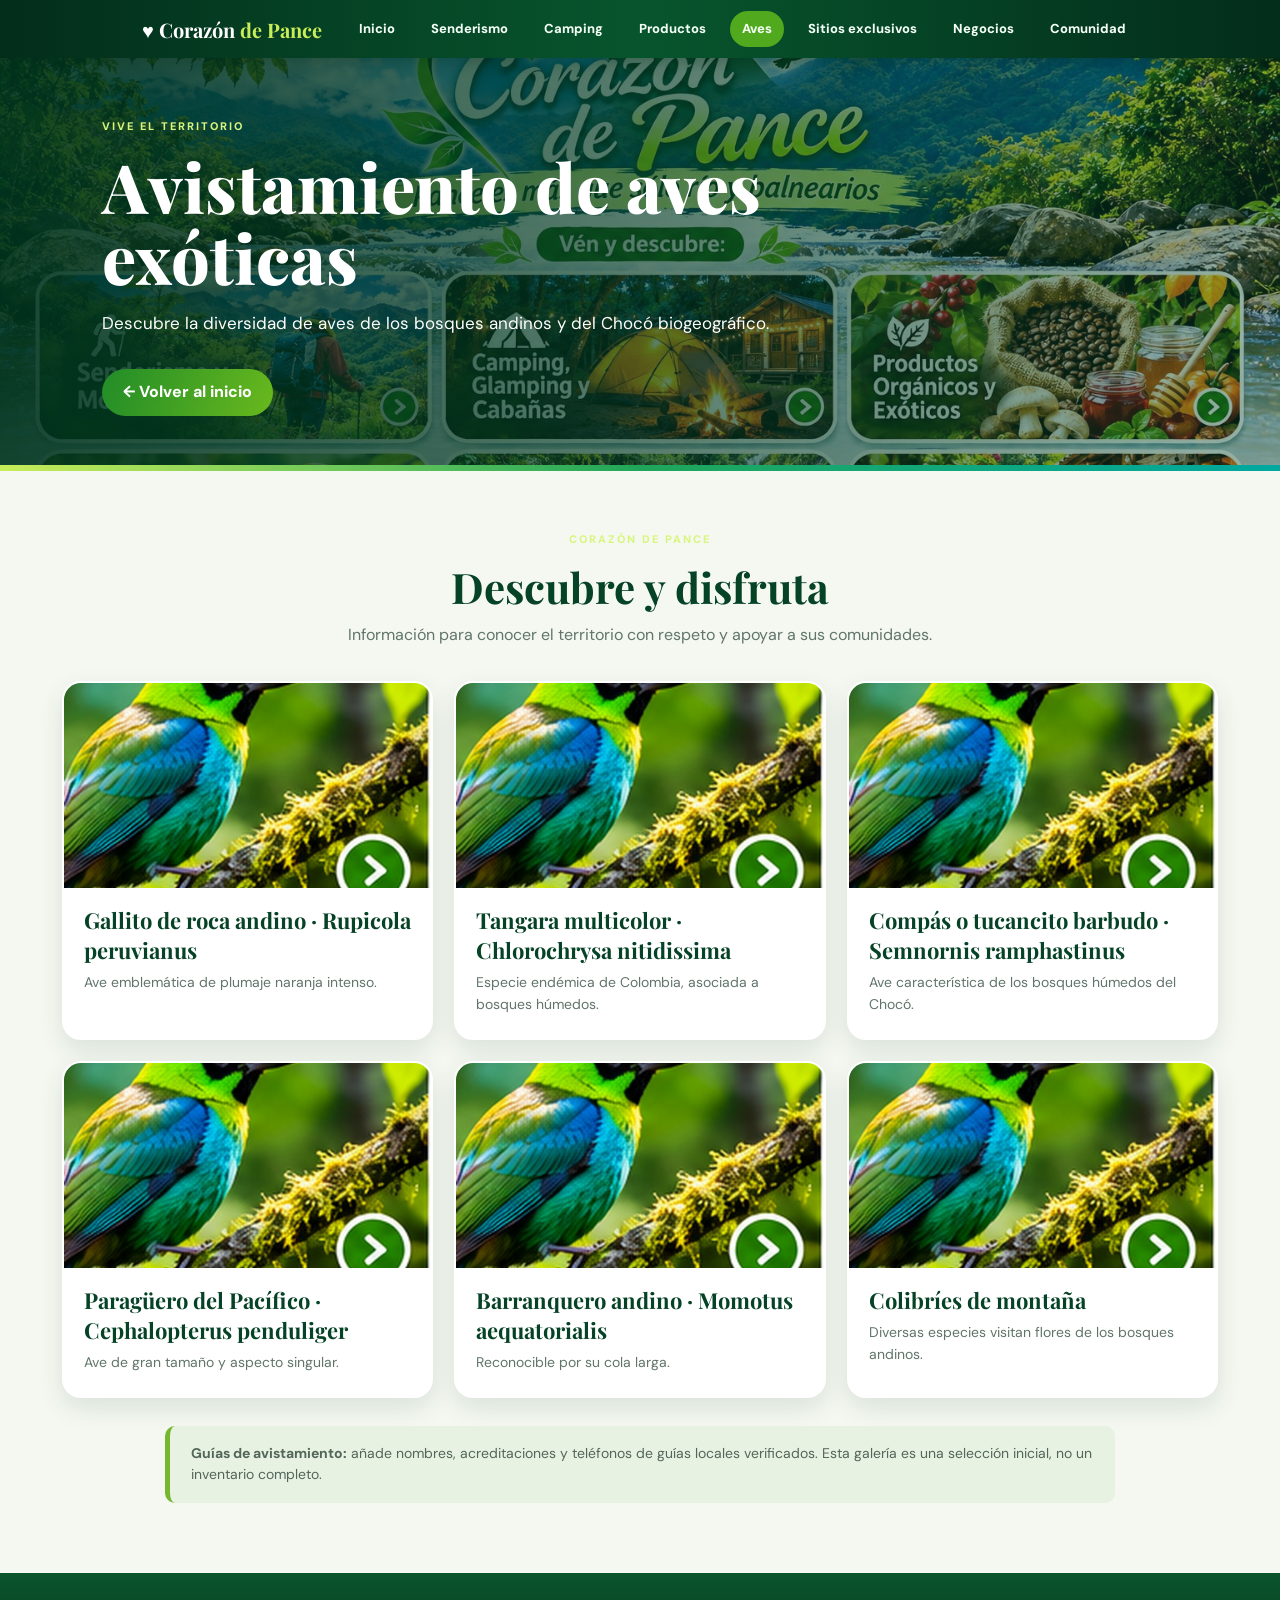
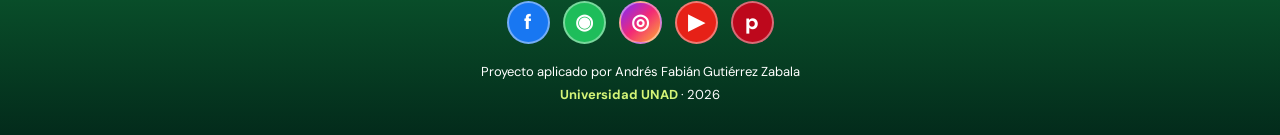
==== aves.html @ a058b2d1 "Primera publicación de Corazón de Pance" ====
<!doctype html><html lang="es"><head><meta charset="utf-8"><meta name="viewport" content="width=device-width,initial-scale=1"><title>Avistamiento de aves exóticas | Corazón de Pance</title><meta name="description" content="Descubre la diversidad de aves de los bosques andinos y del Chocó biogeográfico."><link rel="stylesheet" href="styles.css"></head><body><header><a class="brand" href="index.html">♥ Corazón <span>de Pance</span></a><button class="menu" aria-label="Abrir menú">☰</button><nav><a class="" href="index.html">Inicio</a><a class="" href="senderismo.html">Senderismo</a><a class="" href="camping.html">Camping</a><a class="" href="productos.html">Productos</a><a class="active" href="aves.html">Aves</a><a class="" href="sitios.html">Sitios exclusivos</a><a class="" href="negocios.html">Negocios</a><a class="" href="comunidad.html">Comunidad</a></nav></header><main><section class="hero"><div><span class="eyebrow">Vive el territorio</span><h1>Avistamiento de aves exóticas</h1><p>Descubre la diversidad de aves de los bosques andinos y del Chocó biogeográfico.</p><a class="btn" href="index.html">← Volver al inicio</a></div></section><section class="wrap"><div class="intro"><span class="eyebrow">Corazón de Pance</span><h2>Descubre y disfruta</h2><p>Información para conocer el territorio con respeto y apoyar a sus comunidades.</p></div><div class="cards"><article class="card"><img src="images/005.jpeg" alt="Gallito de roca andino · Rupicola peruvianus"><div><h3>Gallito de roca andino · Rupicola peruvianus</h3><p>Ave emblemática de plumaje naranja intenso.</p></div></article><article class="card"><img src="images/005.jpeg" alt="Tangara multicolor · Chlorochrysa nitidissima"><div><h3>Tangara multicolor · Chlorochrysa nitidissima</h3><p>Especie endémica de Colombia, asociada a bosques húmedos.</p></div></article><article class="card"><img src="images/005.jpeg" alt="Compás o tucancito barbudo · Semnornis ramphastinus"><div><h3>Compás o tucancito barbudo · Semnornis ramphastinus</h3><p>Ave característica de los bosques húmedos del Chocó.</p></div></article><article class="card"><img src="images/005.jpeg" alt="Paragüero del Pacífico · Cephalopterus penduliger"><div><h3>Paragüero del Pacífico · Cephalopterus penduliger</h3><p>Ave de gran tamaño y aspecto singular.</p></div></article><article class="card"><img src="images/005.jpeg" alt="Barranquero andino · Momotus aequatorialis"><div><h3>Barranquero andino · Momotus aequatorialis</h3><p>Reconocible por su cola larga.</p></div></article><article class="card"><img src="images/005.jpeg" alt="Colibríes de montaña"><div><h3>Colibríes de montaña</h3><p>Diversas especies visitan flores de los bosques andinos.</p></div></article></div><div class="note"><b>Guías de avistamiento:</b> añade nombres, acreditaciones y teléfonos de guías locales verificados. Esta galería es una selección inicial, no un inventario completo.</div></section></main><footer><div class="socials"><a class="social facebook" href="https://www.facebook.com/" target="_blank" rel="noopener" aria-label="Facebook">f</a><a class="social whatsapp" href="https://www.whatsapp.com/" target="_blank" rel="noopener" aria-label="WhatsApp">◉</a><a class="social instagram" href="https://www.instagram.com/" target="_blank" rel="noopener" aria-label="Instagram">◎</a><a class="social youtube" href="https://www.youtube.com/" target="_blank" rel="noopener" aria-label="YouTube">▶</a><a class="social pinterest" href="https://www.pinterest.com/" target="_blank" rel="noopener" aria-label="Pinterest">p</a></div><p>Proyecto aplicado por Andrés Fabián Gutiérrez Zabala<br><b>Universidad UNAD</b> · 2026</p></footer><script src="script.js"></script></body></html>
---- styles.css ----
@import url('https://fonts.googleapis.com/css2?family=DM+Sans:wght@400;600;700;800&family=Playfair+Display:wght@600;700;800&display=swap');
:root{--forest:#064326;--green:#248d32;--lime:#c7ed59;--cream:#f4f8f1;--ink:#163b29;--muted:#61756a}
*{box-sizing:border-box}body{margin:0;background:var(--cream);color:var(--ink);font-family:'DM Sans',sans-serif;line-height:1.55}a{text-decoration:none;color:inherit}
header{position:sticky;top:0;z-index:10;background:linear-gradient(90deg,#032d1b,#07552d,#032d1b);padding:11px 20px;display:flex;justify-content:center;align-items:center;gap:25px;color:white;box-shadow:0 4px 15px #002b1c55}
.brand{font:700 20px 'Playfair Display',serif;white-space:nowrap}.brand span{color:var(--lime)}nav{display:flex;gap:12px;flex-wrap:wrap;justify-content:center}nav a{font-size:13px;font-weight:800;padding:8px 12px;border-radius:30px;color:#f4fff5}nav a:hover,nav a.active{background:#51aa1d}
.menu{display:none;background:none;color:white;border:1px solid #ffffff66;border-radius:8px;font-size:20px;padding:5px 10px}
.home{position:relative;max-width:1600px;margin:auto;background:#063b25}.home img{display:block;width:100%;height:auto}
.hot{position:absolute;display:block;border-radius:22px}.hot:hover,.hot:focus{outline:4px solid #d4fa62;background:#b9e83c20}
.hike{left:2.8%;top:38%;width:31%;height:20.5%}.camp{left:34.6%;top:38%;width:30.5%;height:20.5%}.prod{left:66.1%;top:38%;width:31%;height:20.5%}.birds{left:2.8%;top:59.1%;width:31%;height:20.3%}.sites{left:34.6%;top:59.1%;width:30.5%;height:20.3%}.business{left:66.1%;top:59.1%;width:31%;height:20.3%}.community{left:19%;top:82.5%;width:34%;height:6.4%}
.socialhot{position:absolute;top:87.7%;height:5.3%;width:4.1%;border-radius:50%}.fb{left:36.3%}.wa{left:42.2%}.ig{left:48.2%}.yt{left:54.2%}.pin{left:60.1%}
.hero{min-height:320px;padding:55px clamp(22px,8vw,110px);display:flex;align-items:center;color:white;background:linear-gradient(90deg,#00351fe8,#06452c66),url('images/001.jpeg') center 25%/cover;position:relative}
.hero:after{content:'';position:absolute;bottom:0;left:0;right:0;height:6px;background:linear-gradient(90deg,var(--lime),#20a65a,#00a8a0)}
.hero div{max-width:800px;position:relative;z-index:1}.eyebrow{font-size:11px;letter-spacing:2px;text-transform:uppercase;font-weight:800;color:#d8f67e}
h1{font:800 clamp(38px,5.5vw,68px)/1.05 'Playfair Display',serif;margin:12px 0} .hero p{font-size:17px;max-width:700px}
.btn{display:inline-block;margin-top:16px;padding:11px 21px;border-radius:30px;background:linear-gradient(110deg,#218c28,#69b91d);color:white;font-weight:800}
.wrap{max-width:1200px;margin:auto;padding:55px 22px 70px}.intro{text-align:center;max-width:800px;margin:0 auto 34px}.intro h2{font:700 clamp(28px,3.5vw,42px) 'Playfair Display',serif;color:var(--forest);margin:8px}.intro p{color:var(--muted);margin:0}
.cards{display:grid;grid-template-columns:repeat(3,1fr);gap:21px}.card{background:white;border-radius:19px;overflow:hidden;box-shadow:0 10px 26px #003a201c;border:2px solid white}.card img{width:100%;height:205px;object-fit:cover;display:block}.card div{padding:17px 20px 22px}.card h3{font:700 22px 'Playfair Display',serif;color:var(--forest);margin:0 0 7px}.card p{font-size:14px;color:var(--muted);margin:0}
.note{margin:28px auto 0;max-width:950px;padding:17px 21px;background:#e8f2e2;border-left:5px solid #77b62e;border-radius:10px;color:#52665a;font-size:14px}
.banner{margin-top:32px;padding:25px 28px;background:linear-gradient(100deg,#063d25,#14743b);border-radius:20px;color:white;display:flex;justify-content:space-between;align-items:center;gap:20px}.banner h2{font:700 26px 'Playfair Display',serif;margin:0}.banner p{margin:4px 0;color:#e3f4e5}.banner .btn{background:var(--lime);color:#174225;white-space:nowrap}
footer{text-align:center;background:linear-gradient(#0a542c,#032b1b);color:white;padding:28px 16px}.socials{display:flex;justify-content:center;gap:13px}.social{width:43px;height:43px;border-radius:50%;display:grid;place-items:center;color:white;font-weight:800;font-size:21px;border:2px solid #ffffff66}.facebook{background:#1877f2}.whatsapp{background:#1ebd5a}.instagram{background:linear-gradient(135deg,#7b2cff,#f22976,#ffad32)}.youtube{background:#e62117}.pinterest{background:#bd081c}footer p{font-size:13px;line-height:1.8;margin:16px 0 0}footer b{color:#d4f477}
@media(max-width:850px){header{justify-content:space-between;gap:10px}.menu{display:block}nav{display:none;position:absolute;top:100%;left:0;right:0;background:#064326;padding:12px;flex-direction:column}nav.open{display:flex}nav a{padding:11px 14px}.cards{grid-template-columns:repeat(2,1fr)}}
@media(max-width:560px){.cards{grid-template-columns:1fr}.hero{min-height:280px;padding:42px 22px}.wrap{padding:42px 16px}.card img{height:190px}.banner{align-items:flex-start;flex-direction:column}.socials{gap:9px}.social{width:39px;height:39px}}
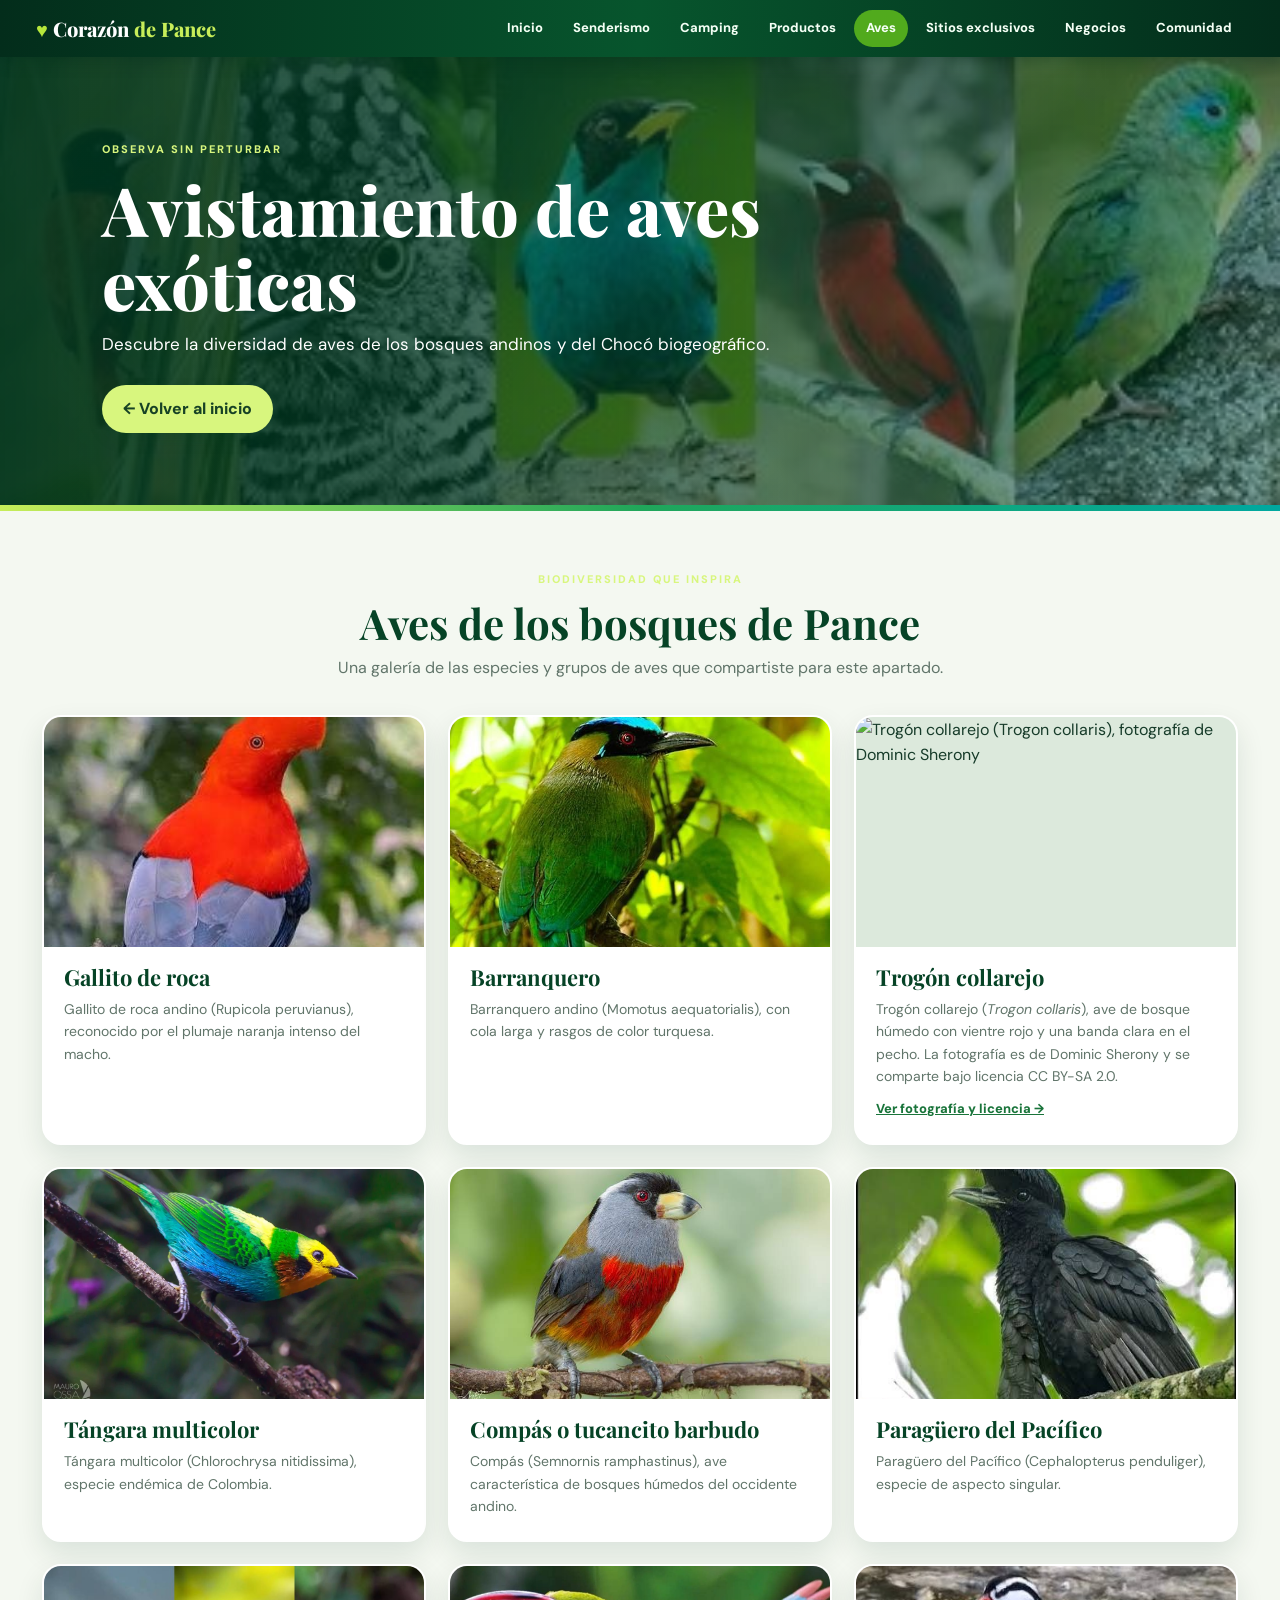
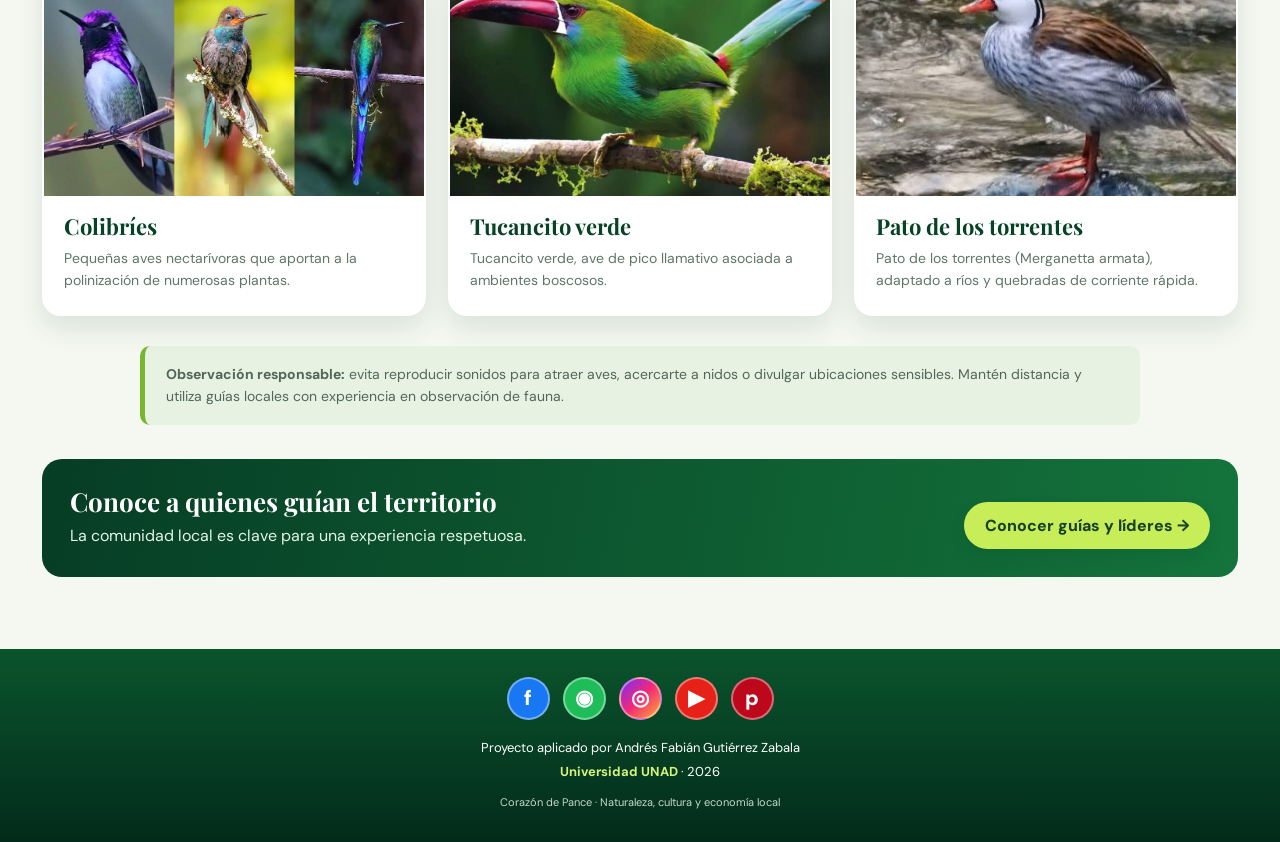
==== commit 948128e6: "Add files via upload Actualización completa del sitio web Corazón de Pance." ====
--- a/aves.html
+++ b/aves.html
@@ -1 +1 @@
-<!doctype html><html lang="es"><head><meta charset="utf-8"><meta name="viewport" content="width=device-width,initial-scale=1"><title>Avistamiento de aves exóticas | Corazón de Pance</title><meta name="description" content="Descubre la diversidad de aves de los bosques andinos y del Chocó biogeográfico."><link rel="stylesheet" href="styles.css"></head><body><header><a class="brand" href="index.html">♥ Corazón <span>de Pance</span></a><button class="menu" aria-label="Abrir menú">☰</button><nav><a class="" href="index.html">Inicio</a><a class="" href="senderismo.html">Senderismo</a><a class="" href="camping.html">Camping</a><a class="" href="productos.html">Productos</a><a class="active" href="aves.html">Aves</a><a class="" href="sitios.html">Sitios exclusivos</a><a class="" href="negocios.html">Negocios</a><a class="" href="comunidad.html">Comunidad</a></nav></header><main><section class="hero"><div><span class="eyebrow">Vive el territorio</span><h1>Avistamiento de aves exóticas</h1><p>Descubre la diversidad de aves de los bosques andinos y del Chocó biogeográfico.</p><a class="btn" href="index.html">← Volver al inicio</a></div></section><section class="wrap"><div class="intro"><span class="eyebrow">Corazón de Pance</span><h2>Descubre y disfruta</h2><p>Información para conocer el territorio con respeto y apoyar a sus comunidades.</p></div><div class="cards"><article class="card"><img src="images/005.jpeg" alt="Gallito de roca andino · Rupicola peruvianus"><div><h3>Gallito de roca andino · Rupicola peruvianus</h3><p>Ave emblemática de plumaje naranja intenso.</p></div></article><article class="card"><img src="images/005.jpeg" alt="Tangara multicolor · Chlorochrysa nitidissima"><div><h3>Tangara multicolor · Chlorochrysa nitidissima</h3><p>Especie endémica de Colombia, asociada a bosques húmedos.</p></div></article><article class="card"><img src="images/005.jpeg" alt="Compás o tucancito barbudo · Semnornis ramphastinus"><div><h3>Compás o tucancito barbudo · Semnornis ramphastinus</h3><p>Ave característica de los bosques húmedos del Chocó.</p></div></article><article class="card"><img src="images/005.jpeg" alt="Paragüero del Pacífico · Cephalopterus penduliger"><div><h3>Paragüero del Pacífico · Cephalopterus penduliger</h3><p>Ave de gran tamaño y aspecto singular.</p></div></article><article class="card"><img src="images/005.jpeg" alt="Barranquero andino · Momotus aequatorialis"><div><h3>Barranquero andino · Momotus aequatorialis</h3><p>Reconocible por su cola larga.</p></div></article><article class="card"><img src="images/005.jpeg" alt="Colibríes de montaña"><div><h3>Colibríes de montaña</h3><p>Diversas especies visitan flores de los bosques andinos.</p></div></article></div><div class="note"><b>Guías de avistamiento:</b> añade nombres, acreditaciones y teléfonos de guías locales verificados. Esta galería es una selección inicial, no un inventario completo.</div></section></main><footer><div class="socials"><a class="social facebook" href="https://www.facebook.com/" target="_blank" rel="noopener" aria-label="Facebook">f</a><a class="social whatsapp" href="https://www.whatsapp.com/" target="_blank" rel="noopener" aria-label="WhatsApp">◉</a><a class="social instagram" href="https://www.instagram.com/" target="_blank" rel="noopener" aria-label="Instagram">◎</a><a class="social youtube" href="https://www.youtube.com/" target="_blank" rel="noopener" aria-label="YouTube">▶</a><a class="social pinterest" href="https://www.pinterest.com/" target="_blank" rel="noopener" aria-label="Pinterest">p</a></div><p>Proyecto aplicado por Andrés Fabián Gutiérrez Zabala<br><b>Universidad UNAD</b> · 2026</p></footer><script src="script.js"></script></body></html>+<!doctype html><html lang="es"><head><meta charset="utf-8"><meta name="viewport" content="width=device-width,initial-scale=1"><meta name="description" content="Conoce aves emblemáticas de los bosques de Pance y practica observación responsable."><meta name="theme-color" content="#064326"><title>Avistamiento de aves exóticas | Corazón de Pance</title><link rel="preconnect" href="https://fonts.googleapis.com"><link rel="preconnect" href="https://fonts.gstatic.com" crossorigin><link href="https://fonts.googleapis.com/css2?family=DM+Sans:wght@400;500;600;700;800&family=Playfair+Display:wght@600;700;800&display=swap" rel="stylesheet"><link rel="stylesheet" href="styles.css"></head><body><a class="skip" href="#contenido">Saltar al contenido</a><header class="site-header"><a class="brand" href="index.html"><span class="brand-mark">♥</span> Corazón <em>de Pance</em></a><button class="menu" aria-label="Abrir menú" aria-expanded="false">☰</button><nav><a class="" href="index.html">Inicio</a><a class="" href="senderismo.html">Senderismo</a><a class="" href="camping.html">Camping</a><a class="" href="productos.html">Productos</a><a class="active" href="aves.html">Aves</a><a class="" href="sitios.html">Sitios exclusivos</a><a class="" href="negocios.html">Negocios</a><a class="" href="comunidad.html">Comunidad</a></nav></header><main id="contenido"><section class="hero" style="--hero-image:url('images/aves_collage.jpeg')"><div class="hero-inner"><span class="eyebrow">Observa sin perturbar</span><h1>Avistamiento de aves exóticas</h1><p>Descubre la diversidad de aves de los bosques andinos y del Chocó biogeográfico.</p><a class="btn btn-light" href="index.html">← Volver al inicio</a></div></section><section class="wrap"><div class="intro"><span class="eyebrow">Biodiversidad que inspira</span><h2>Aves de los bosques de Pance</h2><p>Una galería de las especies y grupos de aves que compartiste para este apartado.</p></div><div class="cards gallery"><article class="card"><img src="images/aves_gallito_roca.jpeg" alt="Gallito de roca" loading="lazy"><div class="card-copy"><h3>Gallito de roca</h3><p>Gallito de roca andino (Rupicola peruvianus), reconocido por el plumaje naranja intenso del macho.</p></div></article><article class="card"><img src="images/aves_barranquero.jpeg" alt="Barranquero" loading="lazy"><div class="card-copy"><h3>Barranquero</h3><p>Barranquero andino (Momotus aequatorialis), con cola larga y rasgos de color turquesa.</p></div></article><article class="card"><img src="https://thumb.wikimedia.org/wikipedia/commons/thumb/2/21/Collared_Trogon_%28Trogon_collaris%29_%284090278016%29.jpg/1280px-Collared_Trogon_%28Trogon_collaris%29_%284090278016%29.jpg" alt="Trogón collarejo (Trogon collaris), fotografía de Dominic Sherony" loading="lazy"><div class="card-copy"><h3>Trogón collarejo</h3><p>Trogón collarejo (<em>Trogon collaris</em>), ave de bosque húmedo con vientre rojo y una banda clara en el pecho. La fotografía es de Dominic Sherony y se comparte bajo licencia CC BY-SA 2.0.</p><a class="text-link" href="https://commons.wikimedia.org/wiki/File:Collared_Trogon_(Trogon_collaris)_(4090278016).jpg" target="_blank" rel="noopener noreferrer">Ver fotografía y licencia →</a></div></article><article class="card"><img src="images/aves_tangara_multicolor.jpeg" alt="Tángara multicolor" loading="lazy"><div class="card-copy"><h3>Tángara multicolor</h3><p>Tángara multicolor (Chlorochrysa nitidissima), especie endémica de Colombia.</p></div></article><article class="card"><img src="images/aves_compas.jpeg" alt="Compás o tucancito barbudo" loading="lazy"><div class="card-copy"><h3>Compás o tucancito barbudo</h3><p>Compás (Semnornis ramphastinus), ave característica de bosques húmedos del occidente andino.</p></div></article><article class="card"><img src="images/aves_paraguero_pacifico.jpeg" alt="Paragüero del Pacífico" loading="lazy"><div class="card-copy"><h3>Paragüero del Pacífico</h3><p>Paragüero del Pacífico (Cephalopterus penduliger), especie de aspecto singular.</p></div></article><article class="card"><img src="images/aves_colibries.jpeg" alt="Colibríes" loading="lazy"><div class="card-copy"><h3>Colibríes</h3><p>Pequeñas aves nectarívoras que aportan a la polinización de numerosas plantas.</p></div></article><article class="card"><img src="images/aves_tucancito_verde.jpeg" alt="Tucancito verde" loading="lazy"><div class="card-copy"><h3>Tucancito verde</h3><p>Tucancito verde, ave de pico llamativo asociada a ambientes boscosos.</p></div></article><article class="card"><img src="images/aves_patico_torrentes.jpeg" alt="Pato de los torrentes" loading="lazy"><div class="card-copy"><h3>Pato de los torrentes</h3><p>Pato de los torrentes (Merganetta armata), adaptado a ríos y quebradas de corriente rápida.</p></div></article></div><div class="note"><strong>Observación responsable:</strong> evita reproducir sonidos para atraer aves, acercarte a nidos o divulgar ubicaciones sensibles. Mantén distancia y utiliza guías locales con experiencia en observación de fauna.</div><div class="banner"><div><h2>Conoce a quienes guían el territorio</h2><p>La comunidad local es clave para una experiencia respetuosa.</p></div><a class="btn" href="comunidad.html#guias">Conocer guías y líderes →</a></div></section></main><footer class="site-footer"><div class="footer-socials"><a class="social facebook" href="https://www.facebook.com/" target="_blank" rel="noopener noreferrer" aria-label="Abrir Facebook">f</a><a class="social whatsapp" href="https://www.whatsapp.com/" target="_blank" rel="noopener noreferrer" aria-label="Abrir WhatsApp">◉</a><a class="social instagram" href="https://www.instagram.com/" target="_blank" rel="noopener noreferrer" aria-label="Abrir Instagram">◎</a><a class="social youtube" href="https://www.youtube.com/" target="_blank" rel="noopener noreferrer" aria-label="Abrir YouTube">▶</a><a class="social pinterest" href="https://www.pinterest.com/" target="_blank" rel="noopener noreferrer" aria-label="Abrir Pinterest">p</a></div><p>Proyecto aplicado por Andrés Fabián Gutiérrez Zabala<br><strong>Universidad UNAD</strong> · 2026</p><small>Corazón de Pance · Naturaleza, cultura y economía local</small></footer><script src="script.js"></script></body></html>
--- a/styles.css
+++ b/styles.css
@@ -1,22 +1,12 @@
-@import url('https://fonts.googleapis.com/css2?family=DM+Sans:wght@400;600;700;800&family=Playfair+Display:wght@600;700;800&display=swap');
-:root{--forest:#064326;--green:#248d32;--lime:#c7ed59;--cream:#f4f8f1;--ink:#163b29;--muted:#61756a}
-*{box-sizing:border-box}body{margin:0;background:var(--cream);color:var(--ink);font-family:'DM Sans',sans-serif;line-height:1.55}a{text-decoration:none;color:inherit}
-header{position:sticky;top:0;z-index:10;background:linear-gradient(90deg,#032d1b,#07552d,#032d1b);padding:11px 20px;display:flex;justify-content:center;align-items:center;gap:25px;color:white;box-shadow:0 4px 15px #002b1c55}
-.brand{font:700 20px 'Playfair Display',serif;white-space:nowrap}.brand span{color:var(--lime)}nav{display:flex;gap:12px;flex-wrap:wrap;justify-content:center}nav a{font-size:13px;font-weight:800;padding:8px 12px;border-radius:30px;color:#f4fff5}nav a:hover,nav a.active{background:#51aa1d}
-.menu{display:none;background:none;color:white;border:1px solid #ffffff66;border-radius:8px;font-size:20px;padding:5px 10px}
-.home{position:relative;max-width:1600px;margin:auto;background:#063b25}.home img{display:block;width:100%;height:auto}
-.hot{position:absolute;display:block;border-radius:22px}.hot:hover,.hot:focus{outline:4px solid #d4fa62;background:#b9e83c20}
-.hike{left:2.8%;top:38%;width:31%;height:20.5%}.camp{left:34.6%;top:38%;width:30.5%;height:20.5%}.prod{left:66.1%;top:38%;width:31%;height:20.5%}.birds{left:2.8%;top:59.1%;width:31%;height:20.3%}.sites{left:34.6%;top:59.1%;width:30.5%;height:20.3%}.business{left:66.1%;top:59.1%;width:31%;height:20.3%}.community{left:19%;top:82.5%;width:34%;height:6.4%}
-.socialhot{position:absolute;top:87.7%;height:5.3%;width:4.1%;border-radius:50%}.fb{left:36.3%}.wa{left:42.2%}.ig{left:48.2%}.yt{left:54.2%}.pin{left:60.1%}
-.hero{min-height:320px;padding:55px clamp(22px,8vw,110px);display:flex;align-items:center;color:white;background:linear-gradient(90deg,#00351fe8,#06452c66),url('images/001.jpeg') center 25%/cover;position:relative}
-.hero:after{content:'';position:absolute;bottom:0;left:0;right:0;height:6px;background:linear-gradient(90deg,var(--lime),#20a65a,#00a8a0)}
-.hero div{max-width:800px;position:relative;z-index:1}.eyebrow{font-size:11px;letter-spacing:2px;text-transform:uppercase;font-weight:800;color:#d8f67e}
-h1{font:800 clamp(38px,5.5vw,68px)/1.05 'Playfair Display',serif;margin:12px 0} .hero p{font-size:17px;max-width:700px}
-.btn{display:inline-block;margin-top:16px;padding:11px 21px;border-radius:30px;background:linear-gradient(110deg,#218c28,#69b91d);color:white;font-weight:800}
-.wrap{max-width:1200px;margin:auto;padding:55px 22px 70px}.intro{text-align:center;max-width:800px;margin:0 auto 34px}.intro h2{font:700 clamp(28px,3.5vw,42px) 'Playfair Display',serif;color:var(--forest);margin:8px}.intro p{color:var(--muted);margin:0}
-.cards{display:grid;grid-template-columns:repeat(3,1fr);gap:21px}.card{background:white;border-radius:19px;overflow:hidden;box-shadow:0 10px 26px #003a201c;border:2px solid white}.card img{width:100%;height:205px;object-fit:cover;display:block}.card div{padding:17px 20px 22px}.card h3{font:700 22px 'Playfair Display',serif;color:var(--forest);margin:0 0 7px}.card p{font-size:14px;color:var(--muted);margin:0}
-.note{margin:28px auto 0;max-width:950px;padding:17px 21px;background:#e8f2e2;border-left:5px solid #77b62e;border-radius:10px;color:#52665a;font-size:14px}
-.banner{margin-top:32px;padding:25px 28px;background:linear-gradient(100deg,#063d25,#14743b);border-radius:20px;color:white;display:flex;justify-content:space-between;align-items:center;gap:20px}.banner h2{font:700 26px 'Playfair Display',serif;margin:0}.banner p{margin:4px 0;color:#e3f4e5}.banner .btn{background:var(--lime);color:#174225;white-space:nowrap}
-footer{text-align:center;background:linear-gradient(#0a542c,#032b1b);color:white;padding:28px 16px}.socials{display:flex;justify-content:center;gap:13px}.social{width:43px;height:43px;border-radius:50%;display:grid;place-items:center;color:white;font-weight:800;font-size:21px;border:2px solid #ffffff66}.facebook{background:#1877f2}.whatsapp{background:#1ebd5a}.instagram{background:linear-gradient(135deg,#7b2cff,#f22976,#ffad32)}.youtube{background:#e62117}.pinterest{background:#bd081c}footer p{font-size:13px;line-height:1.8;margin:16px 0 0}footer b{color:#d4f477}
-@media(max-width:850px){header{justify-content:space-between;gap:10px}.menu{display:block}nav{display:none;position:absolute;top:100%;left:0;right:0;background:#064326;padding:12px;flex-direction:column}nav.open{display:flex}nav a{padding:11px 14px}.cards{grid-template-columns:repeat(2,1fr)}}
-@media(max-width:560px){.cards{grid-template-columns:1fr}.hero{min-height:280px;padding:42px 22px}.wrap{padding:42px 16px}.card img{height:190px}.banner{align-items:flex-start;flex-direction:column}.socials{gap:9px}.social{width:39px;height:39px}}
+@import url('https://fonts.googleapis.com/css2?family=DM+Sans:wght@400;500;600;700;800&family=Playfair+Display:wght@600;700;800&display=swap');
+:root{--forest:#064326;--deep:#032d1b;--green:#238d32;--lime:#c7ed59;--cream:#f4f8f1;--ink:#163b29;--muted:#61756a;--shadow:0 12px 28px #003a201c}
+*{box-sizing:border-box}html{scroll-behavior:smooth}body{margin:0;background:var(--cream);color:var(--ink);font-family:'DM Sans',sans-serif;line-height:1.6}a{color:inherit;text-decoration:none}.skip{position:absolute;left:-9999px;top:8px;background:white;padding:10px;z-index:30}.skip:focus{left:8px}
+.site-header{position:sticky;top:0;z-index:20;background:linear-gradient(90deg,#032d1b,#07552d,#032d1b);padding:10px clamp(14px,3vw,36px);display:flex;justify-content:space-between;align-items:center;gap:18px;color:#fff;box-shadow:0 4px 15px #002b1c55}.brand{font:800 20px 'Playfair Display',serif;white-space:nowrap}.brand-mark{color:#b6e73b}.brand em{font-style:normal;color:var(--lime)}nav{display:flex;gap:6px;flex-wrap:wrap;justify-content:center}nav a{font-size:13px;font-weight:800;padding:8px 12px;border-radius:30px;color:#f4fff5}nav a:hover,nav a.active{background:#51aa1d}.menu{display:none;background:none;color:white;border:1px solid #ffffff66;border-radius:8px;font-size:20px;padding:5px 10px;cursor:pointer}
+.hero{min-height:350px;padding:clamp(42px,7vw,78px) clamp(22px,8vw,115px);display:flex;align-items:center;color:white;background:linear-gradient(90deg,#00351fee,#06452c75),var(--hero-image) center 48%/cover no-repeat;position:relative}.hero:after{content:'';position:absolute;bottom:0;left:0;right:0;height:6px;background:linear-gradient(90deg,var(--lime),#20a65a,#00a8a0)}.hero-inner{max-width:850px;position:relative;z-index:1}.eyebrow{font-size:11px;letter-spacing:2px;text-transform:uppercase;font-weight:800;color:#d8f67e}.hero h1{font:800 clamp(36px,5.4vw,68px)/1.08 'Playfair Display',serif;margin:12px 0}.hero p{font-size:17px;max-width:720px;margin:0 0 12px}.btn{display:inline-flex;align-items:center;justify-content:center;margin-top:15px;padding:11px 21px;border-radius:30px;background:linear-gradient(110deg,#218c28,#69b91d);color:white;font-weight:800;box-shadow:0 7px 16px #003a2022;transition:transform .2s,filter .2s}.btn:hover{transform:translateY(-2px);filter:brightness(1.07)}.btn-light{background:#d8f67e;color:#174225}
+.wrap{max-width:1240px;margin:auto;padding:54px 22px 72px}.intro{text-align:center;max-width:850px;margin:0 auto 34px}.intro h2{font:700 clamp(28px,3.5vw,42px)/1.15 'Playfair Display',serif;color:var(--forest);margin:8px}.intro p{color:var(--muted);margin:0}.section-gap{margin-top:56px}.cards{display:grid;grid-template-columns:repeat(3,minmax(0,1fr));gap:22px}.card{display:block;background:#fff;border-radius:19px;overflow:hidden;box-shadow:var(--shadow);border:2px solid white;transition:transform .22s,box-shadow .22s}.card:hover{transform:translateY(-4px);box-shadow:0 18px 34px #003a202b}.card img{width:100%;height:225px;object-fit:cover;display:block;background:#dce9dc}.card-copy{padding:17px 20px 22px}.card h3{font:700 22px/1.2 'Playfair Display',serif;color:var(--forest);margin:0 0 8px}.card p{font-size:14px;color:var(--muted);margin:0}.tag{display:inline-block;margin:0 0 8px;padding:4px 9px;border-radius:20px;background:#e8f5dc;color:#356b27;font-size:10px;font-weight:800;text-transform:uppercase;letter-spacing:.6px}.gallery .card img{height:230px}.note{margin:30px auto 0;max-width:1000px;padding:17px 21px;background:#e8f2e2;border-left:5px solid #77b62e;border-radius:10px;color:#52665a;font-size:14px}.note a{text-decoration:underline;font-weight:700}.banner{margin-top:34px;padding:25px 28px;background:linear-gradient(100deg,#063d25,#14743b);border-radius:20px;color:white;display:flex;justify-content:space-between;align-items:center;gap:20px}.banner h2{font:700 26px 'Playfair Display',serif;margin:0}.banner p{margin:4px 0;color:#e3f4e5}.banner .btn{background:var(--lime);color:#174225;white-space:nowrap}.site-footer{text-align:center;background:linear-gradient(#0a542c,#032b1b);color:white;padding:28px 16px}.footer-socials{display:flex;justify-content:center;gap:13px}.social{width:43px;height:43px;border-radius:50%;display:grid;place-items:center;color:white;font-weight:800;font-size:21px;border:2px solid #ffffff66;transition:transform .2s}.social:hover{transform:translateY(-3px)}.facebook{background:#1877f2}.whatsapp{background:#1ebd5a}.instagram{background:linear-gradient(135deg,#7b2cff,#f22976,#ffad32)}.youtube{background:#e62117}.pinterest{background:#bd081c}.site-footer p{font-size:13px;line-height:1.8;margin:16px 0 5px}.site-footer strong{color:#d4f477}.site-footer small{font-size:11px;color:#c4d9cb}.community-grid .card img{height:220px}.text-link{display:inline-block;margin-top:12px;color:#19743a;font-size:13px;font-weight:800;text-decoration:underline}.directory-list{display:grid;grid-template-columns:repeat(2,minmax(0,1fr));gap:18px}.directory-group{background:white;border-radius:16px;padding:20px 24px;box-shadow:var(--shadow);border-left:5px solid #7dbb36}.directory-group h3{font:700 22px 'Playfair Display',serif;color:var(--forest);margin:0 0 8px}.directory-group ul{margin:0;padding-left:20px;color:var(--muted);font-size:14px}.directory-group li{margin:5px 0}
+/* The homepage reproduces the approved visual and overlays working links on each pictured control. */
+.home-body{background:#062d1d;min-height:100vh}.home-shell{position:relative;max-width:1600px;margin:0 auto;line-height:0}.home-art{display:block;width:100%;height:auto}.home-hotspots{position:absolute;inset:0;line-height:normal}.hot{position:absolute;display:block;border-radius:18px;outline:0;transition:background .15s,box-shadow .15s}.hot:hover,.hot:focus-visible{background:#d4fa6224;box-shadow:inset 0 0 0 3px #d4fa62;outline:none}
+.top-home{left:8.8%;top:0;width:9.2%;height:5.2%}.top-hike{left:18.4%;top:0;width:13.5%;height:5.2%}.top-camp{left:32%;top:0;width:11.5%;height:5.2%}.top-products{left:43.5%;top:0;width:13.2%;height:5.2%}.top-birds{left:56.7%;top:0;width:9.3%;height:5.2%}.top-sites{left:66%;top:0;width:15%;height:5.2%}.top-business{left:81%;top:0;width:10.3%;height:5.2%}.top-search{left:91.5%;top:0;width:7%;height:5.2%}
+.tile-hike{left:2.8%;top:38%;width:31%;height:20.5%}.tile-camp{left:34.6%;top:38%;width:30.5%;height:20.5%}.tile-products{left:66.1%;top:38%;width:31%;height:20.5%}.tile-birds{left:2.8%;top:59.1%;width:31%;height:20.3%}.tile-sites{left:34.6%;top:59.1%;width:30.5%;height:20.3%}.tile-business{left:66.1%;top:59.1%;width:31%;height:20.3%}.community{left:19%;top:82.5%;width:34%;height:6.4%}.social-fb,.social-wa,.social-ig,.social-yt,.social-pin{top:82.7%;height:5.3%;width:3.6%;border-radius:50%;z-index:3}.social-fb{left:58.2%}.social-wa{left:62.2%}.social-ig{left:66.3%}.social-yt{left:70.4%}.social-pin{left:74.6%}
+@media(max-width:900px){.site-header{justify-content:space-between}.menu{display:block}.site-header nav{display:none;position:absolute;top:100%;left:0;right:0;background:#064326;padding:12px;flex-direction:column;box-shadow:0 8px 16px #001d1355}.site-header nav.open{display:flex}.site-header nav a{padding:11px 14px}.cards{grid-template-columns:repeat(2,minmax(0,1fr))}}
+@media(max-width:600px){.site-header{padding:9px 14px}.brand{font-size:18px}.cards,.directory-list{grid-template-columns:1fr}.hero{min-height:280px;padding:42px 22px}.wrap{padding:42px 16px}.card img,.gallery .card img{height:205px}.banner{align-items:flex-start;flex-direction:column}.footer-socials{gap:9px}.social{width:39px;height:39px}.home-shell{width:100%}.hot{border-radius:7px}.tile-hike,.tile-camp,.tile-products,.tile-birds,.tile-sites,.tile-business{box-shadow:none}}
